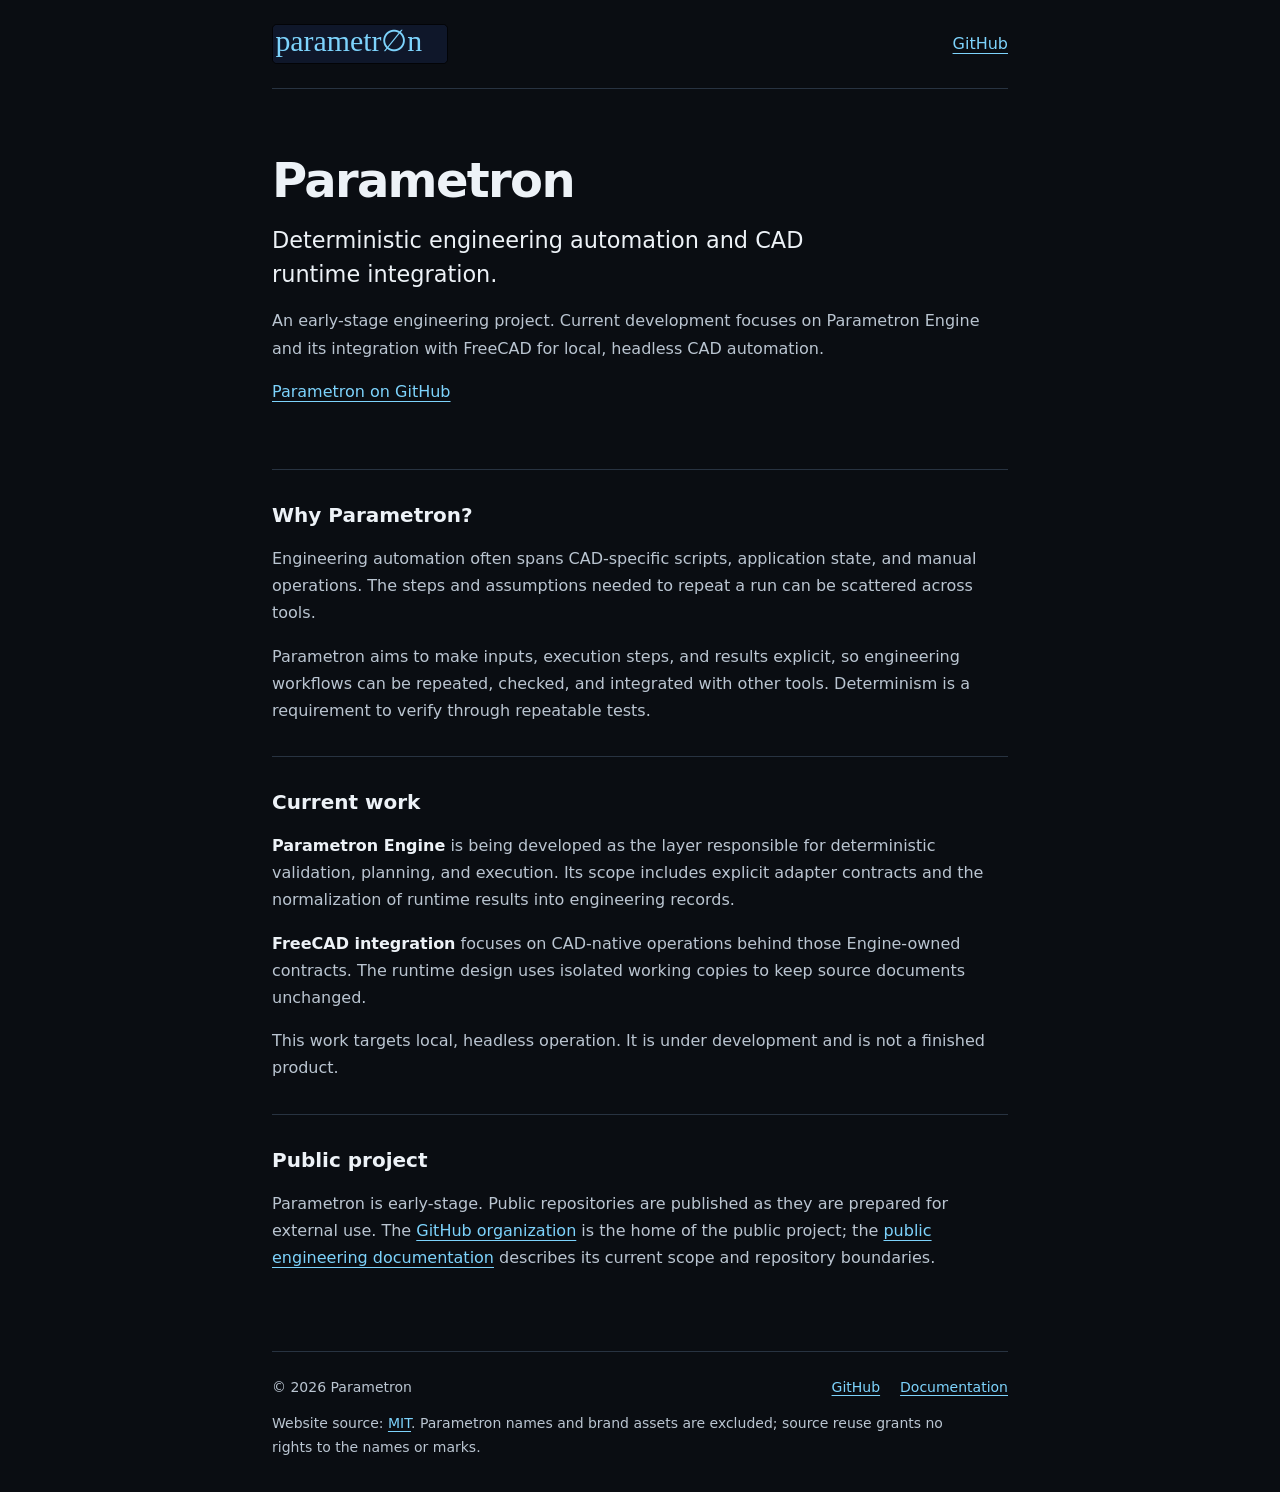
==== public/index.html @ 6c13098e "chore: add Cloudflare static deployment" ====
<!doctype html>
<html lang="en">
<head>
  <meta charset="utf-8">
  <meta name="viewport" content="width=device-width, initial-scale=1">
  <meta name="description" content="Parametron is an early-stage project for deterministic engineering automation and CAD runtime integration.">
  <title>Parametron — Engineering automation</title>
  <link rel="icon" href="assets/favicon.svg" type="image/svg+xml">
  <link rel="icon" href="assets/favicon.ico" sizes="any">
  <link rel="apple-touch-icon" href="assets/apple-touch-icon.png">
  <link rel="stylesheet" href="style.css">
</head>
<body>
  <a class="skip-link" href="#main">Skip to content</a>
  <header class="site-header container">
    <img class="brand-logo" src="assets/logo.svg" alt="Parametron" width="220" height="50">
    <a href="https://github.com/parametron-io/">GitHub</a>
  </header>

  <main id="main" class="container" tabindex="-1">
    <section class="introduction" aria-labelledby="introduction-heading">
      <h1 id="introduction-heading">Parametron</h1>
      <p class="lead">Deterministic engineering automation and CAD runtime integration.</p>
      <p>An early-stage engineering project. Current development focuses on Parametron Engine and its integration with FreeCAD for local, headless CAD automation.</p>
      <a href="https://github.com/parametron-io/">Parametron on GitHub</a>
    </section>

    <section aria-labelledby="why-heading">
      <h2 id="why-heading">Why Parametron?</h2>
      <p>Engineering automation often spans CAD-specific scripts, application state, and manual operations. The steps and assumptions needed to repeat a run can be scattered across tools.</p>
      <p>Parametron aims to make inputs, execution steps, and results explicit, so engineering workflows can be repeated, checked, and integrated with other tools. Determinism is a requirement to verify through repeatable tests.</p>
    </section>

    <section aria-labelledby="work-heading">
      <h2 id="work-heading">Current work</h2>
      <p><strong>Parametron Engine</strong> is being developed as the layer responsible for deterministic validation, planning, and execution. Its scope includes explicit adapter contracts and the normalization of runtime results into engineering records.</p>
      <p><strong>FreeCAD integration</strong> focuses on CAD-native operations behind those Engine-owned contracts. The runtime design uses isolated working copies to keep source documents unchanged.</p>
      <p>This work targets local, headless operation. It is under development and is not a finished product.</p>
    </section>

    <section aria-labelledby="project-heading">
      <h2 id="project-heading">Public project</h2>
      <p>Parametron is early-stage. Public repositories are published as they are prepared for external use. The <a href="https://github.com/parametron-io/">GitHub organization</a> is the home of the public project; the <a href="https://github.com/parametron-io/parametron-docs">public engineering documentation</a> describes its current scope and repository boundaries.</p>
    </section>
  </main>

  <footer class="site-footer container">
    <div class="footer-row">
      <p>© 2026 Parametron</p>
      <nav aria-label="Project links">
        <a href="https://github.com/parametron-io/">GitHub</a>
        <a href="https://github.com/parametron-io/parametron-docs">Documentation</a>
      </nav>
    </div>
    <p class="license-note">Website source: <a href="https://github.com/parametron-io/parametron-landing/blob/main/LICENSE">MIT</a>. Parametron names and brand assets are excluded; source reuse grants no rights to the names or marks.</p>
  </footer>
</body>
</html>
---- public/style.css ----
:root {
  color-scheme: dark;
  --background: #0a0d12;
  --text: #edf2f7;
  --muted: #bac5d1;
  --accent: #7dd3fc;
  --border: #283341;
  font-family: system-ui, -apple-system, BlinkMacSystemFont, "Segoe UI", sans-serif;
  line-height: 1.7;
}

*,
*::before,
*::after {
  box-sizing: border-box;
}

body {
  margin: 0;
  background: var(--background);
  color: var(--muted);
}

.container {
  width: min(100% - 2.5rem, 46rem);
  margin-inline: auto;
}

a {
  color: var(--accent);
  text-underline-offset: 0.22em;
  text-decoration-thickness: 1px;
}

a:hover {
  color: var(--text);
}

:focus-visible {
  outline: 2px solid var(--accent);
  outline-offset: 5px;
}

.skip-link {
  position: absolute;
  top: 0.75rem;
  left: 1.25rem;
  z-index: 1;
  padding: 0.5rem 0.75rem;
  background: var(--background);
  transform: translateY(-200%);
}

.skip-link:focus {
  transform: translateY(0);
}

.site-header {
  display: flex;
  align-items: center;
  justify-content: space-between;
  gap: 1rem;
  padding-block: 1.5rem;
  border-bottom: 1px solid var(--border);
}

.brand-logo {
  display: block;
  width: clamp(9rem, 30vw, 11rem);
  height: auto;
}

main {
  padding-bottom: 3rem;
}

section {
  padding-block: 2rem;
}

section + section {
  border-top: 1px solid var(--border);
}

.introduction {
  padding-block: clamp(2.5rem, 6vw, 4rem);
}

h1,
h2,
strong {
  color: var(--text);
}

h1,
h2,
p {
  margin-top: 0;
}

h1 {
  margin-bottom: 1rem;
  font-size: clamp(2.25rem, 6vw, 3rem);
  line-height: 1.15;
  letter-spacing: -0.035em;
  font-weight: 650;
}

h2 {
  margin-bottom: 1rem;
  font-size: 1.25rem;
  line-height: 1.35;
  font-weight: 600;
}

p {
  margin-bottom: 1rem;
}

section > :last-child {
  margin-bottom: 0;
}

.lead {
  max-width: 36rem;
  color: var(--text);
  font-size: clamp(1.15rem, 3vw, 1.4rem);
  line-height: 1.5;
}

.site-footer {
  padding-block: 1.5rem 2rem;
  border-top: 1px solid var(--border);
  font-size: 0.875rem;
}

.footer-row,
.site-footer nav {
  display: flex;
  flex-wrap: wrap;
  gap: 0.5rem 1.25rem;
  align-items: baseline;
}

.footer-row {
  justify-content: space-between;
  margin-bottom: 0.75rem;
}

.site-footer p {
  margin-bottom: 0;
}

.license-note {
  max-width: 42rem;
}

@media (prefers-reduced-motion: reduce) {
  html {
    scroll-behavior: auto;
  }
}
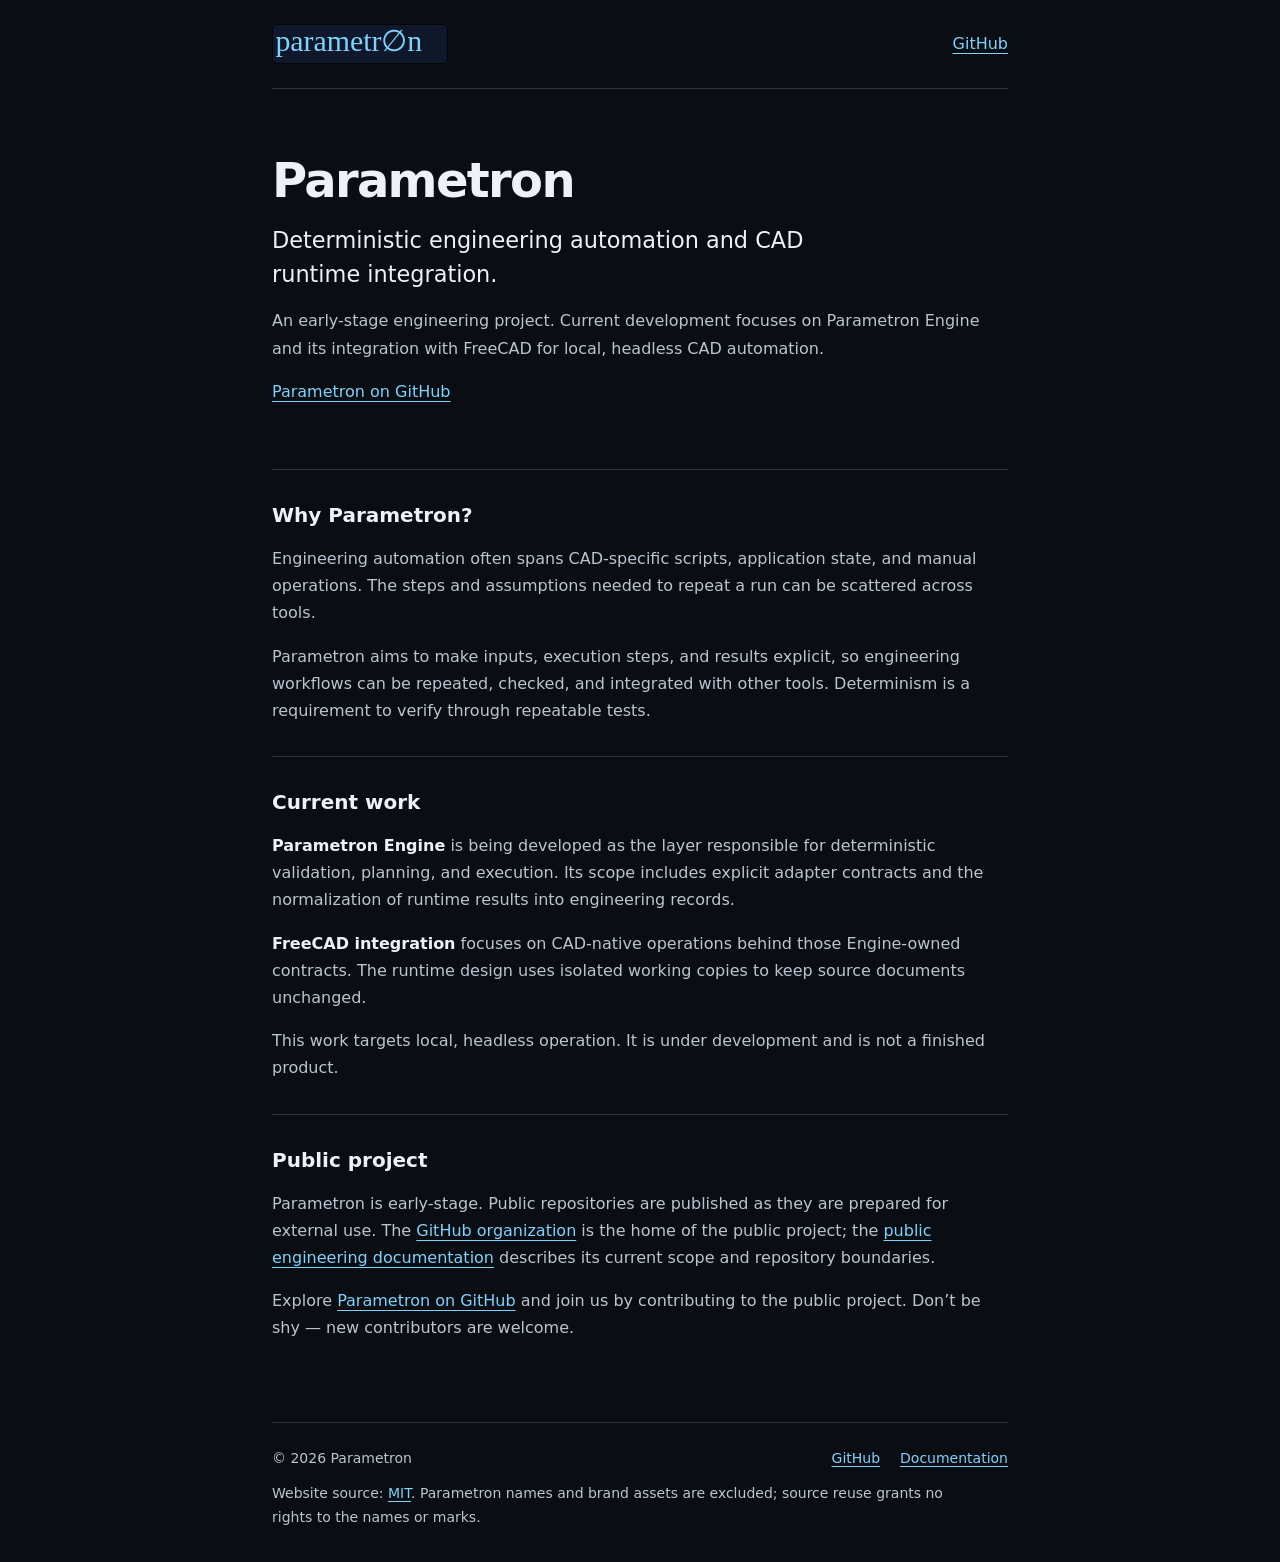
==== commit 551822f1: "docs: add contributor invitation" ====
--- a/public/index.html
+++ b/public/index.html
@@ -41,6 +41,7 @@
     <section aria-labelledby="project-heading">
       <h2 id="project-heading">Public project</h2>
       <p>Parametron is early-stage. Public repositories are published as they are prepared for external use. The <a href="https://github.com/parametron-io/">GitHub organization</a> is the home of the public project; the <a href="https://github.com/parametron-io/parametron-docs">public engineering documentation</a> describes its current scope and repository boundaries.</p>
+      <p>Explore <a href="https://github.com/parametron-io/">Parametron on GitHub</a> and join us by contributing to the public project. Don’t be shy — new contributors are welcome.</p>
     </section>
   </main>
 
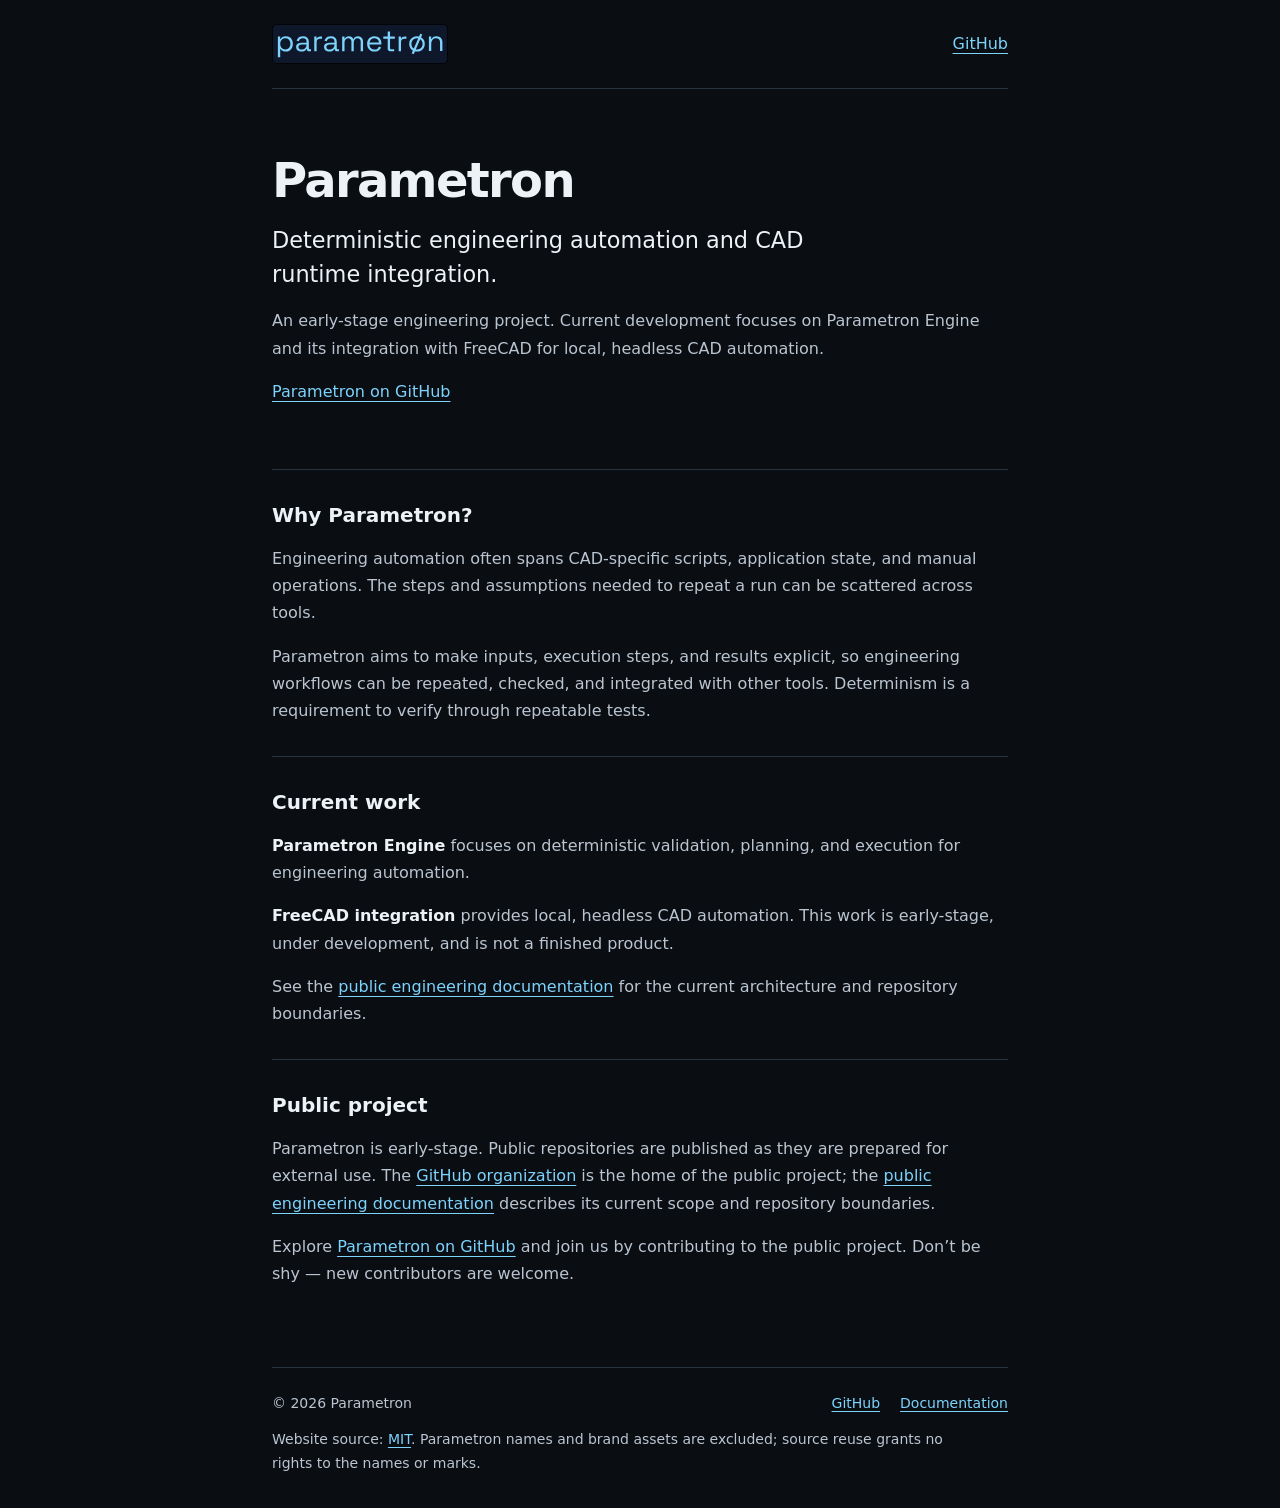
==== commit 6a6a0f72: "docs: refine landing content and deployment flow" ====
--- a/public/index.html
+++ b/public/index.html
@@ -33,9 +33,9 @@
 
     <section aria-labelledby="work-heading">
       <h2 id="work-heading">Current work</h2>
-      <p><strong>Parametron Engine</strong> is being developed as the layer responsible for deterministic validation, planning, and execution. Its scope includes explicit adapter contracts and the normalization of runtime results into engineering records.</p>
-      <p><strong>FreeCAD integration</strong> focuses on CAD-native operations behind those Engine-owned contracts. The runtime design uses isolated working copies to keep source documents unchanged.</p>
-      <p>This work targets local, headless operation. It is under development and is not a finished product.</p>
+      <p><strong>Parametron Engine</strong> focuses on deterministic validation, planning, and execution for engineering automation.</p>
+      <p><strong>FreeCAD integration</strong> provides local, headless CAD automation. This work is early-stage, under development, and is not a finished product.</p>
+      <p>See the <a href="https://github.com/parametron-io/parametron-docs">public engineering documentation</a> for the current architecture and repository boundaries.</p>
     </section>
 
     <section aria-labelledby="project-heading">
